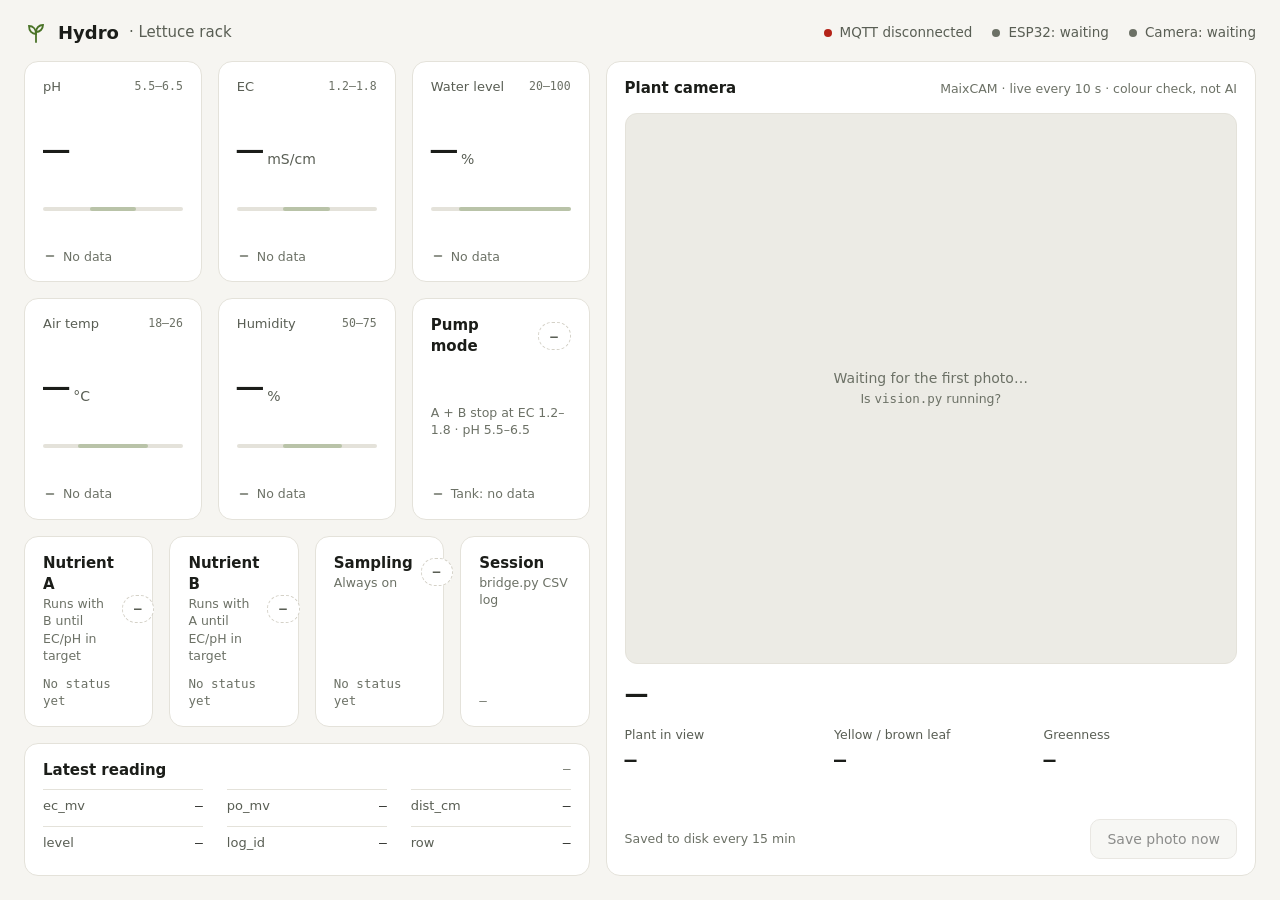
==== dashboard/index.html @ 3272c0d0 "Add first live dashboard page (camera photo, sensors, pumps) Static page served on port 8000; live d" ====
<!doctype html>
<html lang="en">
<head>
<meta charset="utf-8">
<meta name="viewport" content="width=device-width, initial-scale=1">
<title>Hydro Dashboard</title>
<meta name="description" content="Live plant camera and sensor readings for the lettuce hydroponic rack.">
<!-- Offline: no CDNs. mqtt.js is vendored in ./vendor -->
<script src="vendor/mqtt.min.js"></script>
<style>
  :root {
    --bg: #f6f5f1;
    --card: #ffffff;
    --line: #e4e2da;
    --line-strong: #d4d1c7;
    --text: #1b1d19;
    --muted: #595e54;
    --faint: #6c7166;
    --good: #1d7f46;
    --warn: #9a5b00;
    --bad: #b42318;
    --active: #2f6bb8;
    --active-soft: #e6eefa;
    --band: rgba(74, 115, 39, 0.28);
    --radius: 14px;
    --mono: ui-monospace, "SF Mono", "Cascadia Mono", "DejaVu Sans Mono", monospace;
  }
  * { box-sizing: border-box; }
  [hidden] { display: none !important; }
  html, body { height: 100%; }
  body {
    margin: 0;
    background: var(--bg);
    color: var(--text);
    font: 15px/1.4 system-ui, -apple-system, "Segoe UI", Ubuntu, Cantarell, sans-serif;
    -webkit-font-smoothing: antialiased;
  }
  .num { font-family: var(--mono); font-variant-numeric: tabular-nums; }

  .page {
    height: 100vh;
    display: flex; flex-direction: column; gap: 16px;
    padding: 20px 24px 24px;
  }
  header { display: flex; justify-content: space-between; align-items: center; gap: 16px; }
  .brand { display: flex; align-items: center; gap: 10px; }
  .brand b { font-size: 18px; }
  .brand span { color: var(--muted); }
  .conn { display: inline-flex; align-items: center; gap: 8px; font-size: 13.5px; color: var(--muted); }
  .dot { width: 8px; height: 8px; border-radius: 50%; background: var(--faint); flex-shrink: 0; }
  .dot.ok { background: var(--good); }
  .dot.bad { background: var(--bad); }

  main {
    flex: 1; min-height: 0;
    display: grid;
    grid-template-columns: minmax(0, 1fr) minmax(0, 1.15fr);
    gap: 16px;
  }
  .left { display: grid; grid-template-rows: minmax(0, 1fr) auto auto; gap: 16px; min-height: 0; }

  .card {
    background: var(--card);
    border: 1px solid var(--line);
    border-radius: var(--radius);
    padding: 16px 18px;
    min-width: 0;
  }
  h2 { margin: 0; font-size: 15px; font-weight: 600; }
  .sub { font-size: 12.5px; color: var(--faint); }

  /* sensor tiles */
  .tiles { display: grid; grid-template-columns: repeat(3, minmax(0, 1fr)); grid-auto-rows: minmax(0, 1fr); gap: 16px; min-height: 0; }
  .tile { display: flex; flex-direction: column; justify-content: space-between; gap: 10px; }
  .tile .top { display: flex; justify-content: space-between; font-size: 13px; color: var(--muted); }
  .tile .top .num { font-size: 11.5px; color: var(--faint); }
  .value { font-size: clamp(34px, 3.4vw, 56px); font-weight: 500; line-height: 1; letter-spacing: -0.02em; }
  .value small { font: 400 14px system-ui, sans-serif; color: var(--muted); margin-left: 5px; letter-spacing: 0; }
  .meter { position: relative; height: 14px; }
  .meter .track { position: absolute; left: 0; right: 0; top: 5px; height: 4px; border-radius: 2px; background: var(--line); }
  .meter .band { position: absolute; top: 5px; height: 4px; border-radius: 2px; background: var(--band); }
  .meter .mark { position: absolute; top: 1px; width: 2.5px; height: 12px; border-radius: 1px; background: var(--text); transform: translateX(-50%); }
  .status { display: flex; align-items: center; gap: 6px; font-size: 12.5px; font-weight: 500; color: var(--faint); min-height: 18px; }
  .status svg { flex-shrink: 0; }
  .good { color: var(--good); } .warn { color: var(--warn); } .bad { color: var(--bad); }
  .stale { opacity: 0.45; filter: grayscale(1); }

  /* pumps */
  .pumps { display: grid; grid-template-columns: repeat(4, minmax(0, 1fr)); gap: 16px; }
  .pump { display: flex; flex-direction: column; justify-content: space-between; gap: 10px; }
  .pump .row { display: flex; justify-content: space-between; align-items: center; gap: 8px; }
  .pill {
    display: inline-flex; align-items: center; gap: 7px; height: 28px; padding: 0 11px;
    border-radius: 999px; font: 600 12.5px var(--mono); letter-spacing: 0.06em;
    border: 1.5px solid var(--line-strong); color: var(--muted); background: var(--card);
    transition: background-color 150ms ease, color 150ms ease, border-color 150ms ease;
  }
  .pill::before { content: ""; width: 7px; height: 7px; border-radius: 50%; border: 1.5px solid currentColor; box-sizing: border-box; }
  .pill.on { background: var(--active); border-color: var(--active); color: #fff; }
  .pill.on::before { background: #fff; border-color: #fff; }
  .pill.mode { background: var(--text); border-color: var(--text); color: #fff; }
  .pill.mode::before { display: none; }
  .pill.unknown { border-style: dashed; }
  .pill.unknown::before { display: none; }

  /* data card */
  .raw { display: grid; grid-template-columns: repeat(3, minmax(0, 1fr)); gap: 4px 24px; font-size: 13px; }
  .raw div { display: flex; justify-content: space-between; padding: 7px 0; border-top: 1px solid var(--line); }
  .raw span:first-child { color: var(--muted); }

  /* camera */
  .camera { display: flex; flex-direction: column; gap: 14px; min-height: 0; }
  .camera .head { display: flex; justify-content: space-between; align-items: center; gap: 12px; }
  .photo {
    position: relative; flex: 1; min-height: 0;
    border-radius: 12px; overflow: hidden;
    background: #ecebe5; border: 1px solid var(--line);
    display: flex; align-items: center; justify-content: center;
  }
  .photo img { width: 100%; height: 100%; object-fit: contain; display: block; }
  .photo .empty { color: var(--faint); font-size: 14px; text-align: center; padding: 24px; }
  .photo .stamp {
    position: absolute; left: 12px; bottom: 12px;
    padding: 5px 10px; border-radius: 8px;
    background: rgba(27, 29, 25, 0.72); color: #fff; font: 12px var(--mono);
  }
  .verdict { display: flex; align-items: center; gap: 10px; }
  .verdict b { font-size: 24px; font-weight: 600; letter-spacing: -0.01em; }
  .facts { display: grid; grid-template-columns: repeat(3, minmax(0, 1fr)); gap: 16px; }
  .fact { display: flex; flex-direction: column; gap: 2px; }
  .fact span { font-size: 12.5px; color: var(--muted); }
  .fact .num { font-size: 20px; }
  .reasons { margin: 0; padding: 0; list-style: none; font-size: 13px; color: var(--muted); min-height: 18px; }
  .foot { display: flex; justify-content: space-between; align-items: center; gap: 12px; }
  button {
    min-height: 40px; padding: 0 16px; border-radius: 10px;
    font: 500 14px system-ui, sans-serif; color: var(--text);
    background: #f1f0eb; border: 1px solid var(--line-strong); cursor: pointer;
    transition: transform 120ms ease, background-color 150ms ease;
  }
  button:hover { background: #e9e7e0; }
  button:active { transform: scale(0.97); }
  button:focus-visible { outline: 2px solid var(--active); outline-offset: 2px; }
  button:disabled { opacity: 0.5; cursor: default; }

  @media (max-width: 1100px) {
    .page { height: auto; min-height: 100vh; padding: 16px; }
    main { grid-template-columns: minmax(0, 1fr); }
    .photo { min-height: 260px; aspect-ratio: 4 / 3; flex: none; }
    .tiles { grid-template-columns: repeat(2, minmax(0, 1fr)); grid-auto-rows: auto; }
    .pumps { grid-template-columns: repeat(2, minmax(0, 1fr)); }
    .raw { grid-template-columns: repeat(2, minmax(0, 1fr)); }
    header { flex-wrap: wrap; }
  }
  @media (prefers-reduced-motion: reduce) {
    * { transition: none !important; }
  }
</style>
</head>
<body>
<div class="page">
  <header>
    <div class="brand">
      <svg width="24" height="24" viewBox="0 0 24 24" fill="none" stroke="#4a7327" stroke-width="1.8" stroke-linecap="round" aria-hidden="true"><path d="M12 21V10"/><path d="M12 13c-4 0-7-3-7-8 4 0 7 3 7 8z"/><path d="M12 11c0-4 3-7 7-7 0 4-3 7-7 7z"/></svg>
      <b>Hydro</b><span>· Lettuce rack</span>
    </div>
    <div style="display:flex; gap:20px; flex-wrap:wrap;">
      <span class="conn"><span class="dot" id="dot-mqtt"></span><span id="txt-mqtt">Connecting…</span></span>
      <span class="conn"><span class="dot" id="dot-esp"></span><span id="txt-esp">ESP32: waiting</span></span>
      <span class="conn"><span class="dot" id="dot-cam"></span><span id="txt-cam">Camera: waiting</span></span>
    </div>
  </header>

  <main>
    <div class="left">
      <section class="tiles" aria-label="Sensor readings" id="tiles"></section>
      <section class="pumps" aria-label="Pumps" id="pumps"></section>
      <section class="card" aria-label="Raw values">
        <div style="display:flex; justify-content:space-between; margin-bottom:8px;">
          <h2>Latest reading</h2><span class="sub num" id="raw-meta">—</span>
        </div>
        <div class="raw" id="raw"></div>
      </section>
    </div>

    <section class="card camera" aria-label="Plant camera">
      <div class="head">
        <h2>Plant camera</h2>
        <span class="sub">MaixCAM · live every 10 s · colour check, not AI</span>
      </div>
      <div class="photo" id="photo">
        <div class="empty" id="photo-empty">Waiting for the first photo…<br><span class="sub">Is <span class="num">vision.py</span> running?</span></div>
        <img id="photo-img" alt="Latest photo of the lettuce from the plant camera" hidden>
        <span class="stamp" id="photo-stamp" hidden></span>
      </div>
      <div class="verdict" id="verdict"><b>—</b></div>
      <div class="facts">
        <div class="fact"><span>Plant in view</span><b class="num" id="f-canopy">—</b></div>
        <div class="fact"><span>Yellow / brown leaf</span><b class="num" id="f-yellow">—</b></div>
        <div class="fact"><span>Greenness</span><b class="num" id="f-green">—</b></div>
      </div>
      <ul class="reasons" id="reasons"></ul>
      <div class="foot">
        <span class="sub" id="saved">Saved to disk every 15 min</span>
        <button type="button" id="snap" disabled>Save photo now</button>
      </div>
    </section>
  </main>
</div>

<script>
"use strict";
const STALE_MS = 10000;          // sensor data older than this -> tile greys out
const CAM_STALE_MS = 30000;      // camera photo older than this -> "Camera: no new photo"

// Target bands (must match EC_MIN/EC_MAX/PH_MIN/PH_MAX in Full_code.ino)
const SENSORS = [
  { key: "ph",        label: "pH",          unit: "",      band: [5.5, 6.5], scale: [4.5, 7.5], dec: 2 },
  { key: "ec",        label: "EC",          unit: "mS/cm", band: [1.2, 1.8], scale: [0.6, 2.4], dec: 2 },
  { key: "level_pct", label: "Water level", unit: "%",     band: [20, 100],  scale: [0, 100],   dec: 0 },
  { key: "temp",      label: "Air temp",    unit: "°C",    band: [18, 26],   scale: [14, 30],   dec: 1 },
  { key: "hum",       label: "Humidity",    unit: "%",     band: [50, 75],   scale: [30, 90],   dec: 1 },
];
const PUMPS = [
  { key: "pump_a",      name: "Nutrient A", role: "Runs with B until EC/pH in target" },
  { key: "pump_b",      name: "Nutrient B", role: "Runs with A until EC/pH in target" },
  { key: "pump_sample", name: "Sampling",   role: "Always on" },
];
const RAW = ["ec_mv", "po_mv", "dist_cm", "level", "log_id", "row"];

const ICON = {
  check: '<svg width="14" height="14" viewBox="0 0 16 16" fill="none" stroke="currentColor" stroke-width="1.7" stroke-linecap="round" stroke-linejoin="round" aria-hidden="true"><path d="M3 8.5l3 3 7-7"/></svg>',
  up:    '<svg width="14" height="14" viewBox="0 0 16 16" fill="none" stroke="currentColor" stroke-width="1.7" stroke-linecap="round" stroke-linejoin="round" aria-hidden="true"><path d="M4 12L12 4M6 4h6v6"/></svg>',
  alert: '<svg width="14" height="14" viewBox="0 0 16 16" fill="none" stroke="currentColor" stroke-width="1.7" stroke-linecap="round" stroke-linejoin="round" aria-hidden="true"><path d="M8 2.5l6 11H2z"/><path d="M8 7v3M8 12v.01"/></svg>',
  dash:  '<svg width="14" height="14" viewBox="0 0 16 16" fill="none" stroke="currentColor" stroke-width="1.7" stroke-linecap="round" aria-hidden="true"><path d="M4 8h8"/></svg>',
  lock:  '<svg width="14" height="14" viewBox="0 0 16 16" fill="none" stroke="currentColor" stroke-width="1.7" stroke-linecap="round" stroke-linejoin="round" aria-hidden="true"><rect x="3.5" y="7" width="9" height="6.5" rx="1.5"/><path d="M5.5 7V5a2.5 2.5 0 015 0v2"/></svg>',
};
const $ = (id) => document.getElementById(id);
const el = (tag, cls, html) => { const e = document.createElement(tag); if (cls) e.className = cls; if (html != null) e.innerHTML = html; return e; };

// ---------- build static structure once ----------
const tileEls = {};
for (const s of SENSORS) {
  const t = el("div", "card tile");
  t.innerHTML = `
    <div class="top"><span>${s.label}</span><span class="num">${s.band[0]}–${s.band[1]}</span></div>
    <div class="value num">—<small>${s.unit}</small></div>
    <div class="meter" aria-hidden="true"><div class="track"></div><div class="band"></div><div class="mark" hidden></div></div>
    <div class="status">${ICON.dash}<span>No data</span></div>`;
  const [lo, hi] = s.scale;
  const pct = (v) => Math.max(0, Math.min(100, (v - lo) / (hi - lo) * 100));
  const band = t.querySelector(".band");
  band.style.left = pct(s.band[0]) + "%";
  band.style.width = (pct(s.band[1]) - pct(s.band[0])) + "%";
  tileEls[s.key] = { root: t, value: t.querySelector(".value"), mark: t.querySelector(".mark"), status: t.querySelector(".status"), pct };
  $("tiles").appendChild(t);
}
// sixth tile slot: pump mode
const modeCard = el("div", "card pump");
modeCard.innerHTML = `<div class="row"><h2>Pump mode</h2><span class="pill unknown" id="mode-pill">—</span></div>
  <div class="sub">A + B stop at EC 1.2–1.8 · pH 5.5–6.5</div>
  <div class="status" id="tank-status">${ICON.dash}<span>Tank: no data</span></div>`;
$("tiles").appendChild(modeCard);

const pumpEls = {};
for (const p of PUMPS) {
  const c = el("div", "card pump");
  c.innerHTML = `<div class="row"><div><h2>${p.name}</h2><div class="sub">${p.role}</div></div><span class="pill unknown">—</span></div>
    <div class="sub num since">No status yet</div>`;
  pumpEls[p.key] = { pill: c.querySelector(".pill"), since: c.querySelector(".since"), on: null, t: 0 };
  $("pumps").appendChild(c);
}
// fourth pump slot: camera snapshot count / info
const infoCard = el("div", "card pump");
infoCard.innerHTML = `<div class="row"><div><h2>Session</h2><div class="sub">bridge.py CSV log</div></div></div>
  <div class="sub num" id="session">—</div>`;
$("pumps").appendChild(infoCard);

const rawEls = {};
for (const k of RAW) {
  const d = el("div", null, `<span>${k}</span><span class="num">—</span>`);
  rawEls[k] = d.lastChild;
  $("raw").appendChild(d);
}

// ---------- helpers ----------
function fmtAgo(ms) {
  const s = Math.max(0, Math.round(ms / 1000));
  if (s < 60) return s + " s";
  const m = Math.floor(s / 60);
  if (m < 60) return m + " min " + (s % 60) + " s";
  return Math.floor(m / 60) + " h " + (m % 60) + " min";
}
function setStatus(node, cls, icon, text) {
  node.className = "status " + (cls || "");
  node.innerHTML = ICON[icon] + "<span></span>";
  node.lastChild.textContent = text;
}
function setDot(id, state, text) {
  $("dot-" + id).className = "dot " + (state || "");
  $("txt-" + id).textContent = text;
}

// ---------- sensors ----------
let lastSensorAt = 0;
function onSensors(d) {
  lastSensorAt = Date.now();
  for (const s of SENSORS) {
    const t = tileEls[s.key];
    const v = d[s.key];
    t.root.classList.remove("stale");
    if (v == null || Number.isNaN(v)) {
      t.value.firstChild.nodeValue = "—";
      t.mark.hidden = true;
      setStatus(t.status, "", "dash", s.key === "level_pct" ? "No echo: check sensor" : "No reading");
      continue;
    }
    if (s.key === "ec" && d.ec_low) {
      t.value.firstChild.nodeValue = "< 0.6";
      t.mark.hidden = true;
      setStatus(t.status, "", "dash", "Below sensor floor");
      continue;
    }
    t.value.firstChild.nodeValue = Number(v).toFixed(s.dec);
    t.mark.hidden = false;
    t.mark.style.left = t.pct(v) + "%";
    const [lo, hi] = s.band, edge = (hi - lo) * 0.1;
    if (s.key === "level_pct" && d.level_low) setStatus(t.status, "bad", "alert", "Tank low: pumps stopped");
    else if (v < lo) setStatus(t.status, "bad", "alert", "Low");
    else if (v > hi) setStatus(t.status, "bad", "alert", "High");
    else if (s.key !== "level_pct" && v > hi - edge) setStatus(t.status, "warn", "up", "Drifting high");
    else if (s.key !== "level_pct" && v < lo + edge) setStatus(t.status, "warn", "up", "Drifting low");
    else setStatus(t.status, "good", "check", "In range");
  }

  // pumps
  for (const p of PUMPS) {
    const e = pumpEls[p.key];
    const on = d[p.key];
    if (on == null) { e.pill.className = "pill unknown"; e.pill.textContent = "—"; e.since.textContent = "Not in ESP32 data (old firmware?)"; e.on = null; continue; }
    if (on !== e.on) { e.t = e.on == null ? 0 : Date.now(); e.on = on; }   // t=0: state from before page load
    e.pill.className = "pill" + (on ? " on" : "");
    e.pill.textContent = on ? "ON" : "OFF";
  }
  const mp = $("mode-pill");
  if (d.pump_auto == null) { mp.className = "pill unknown"; mp.textContent = "—"; }
  else { mp.className = "pill mode"; mp.textContent = d.pump_auto ? "AUTO" : "MANUAL"; }
  if (d.level_low) setStatus($("tank-status"), "bad", "lock", "Tank low: all pumps stopped");
  else if (d.level_pct == null) setStatus($("tank-status"), "", "dash", "Tank level unknown");
  else setStatus($("tank-status"), "good", "check", "Tank OK · dry-run stop armed");

  for (const k of RAW) rawEls[k].textContent = d[k] == null ? "—" : String(d[k]);
  $("raw-meta").textContent = d.ts ? new Date(d.ts * 1000).toLocaleTimeString() : "—";
  $("session").textContent = d.log_id != null ? `log #${String(d.log_id).padStart(4, "0")} · row ${d.row}` : "—";
}

// ---------- camera ----------
let photoUrl = null, lastPhotoAt = 0, camStatus = "waiting";
const HEALTH = {
  healthy:   { cls: "good", icon: "check", text: "Healthy" },
  check:     { cls: "warn", icon: "alert", text: "Check leaves" },
  unhealthy: { cls: "bad",  icon: "alert", text: "Unhealthy" },
  no_plant:  { cls: "",     icon: "dash",  text: "No plant in view" },
};
function onImage(bytes) {
  const url = URL.createObjectURL(new Blob([bytes], { type: "image/jpeg" }));
  const img = $("photo-img");
  img.onload = () => { if (photoUrl && photoUrl !== url) URL.revokeObjectURL(photoUrl); photoUrl = url; };
  img.src = url;
  img.hidden = false;
  $("photo-empty").hidden = true;
}
function onResult(r) {
  lastPhotoAt = r.ts ? r.ts * 1000 : Date.now();
  const h = HEALTH[r.health] || { cls: "", icon: "dash", text: r.health };
  const v = $("verdict");
  v.className = "verdict " + h.cls;
  v.innerHTML = ICON[h.icon].replace('width="14" height="14"', 'width="24" height="24"') + "<b></b>";
  v.lastChild.textContent = h.text;
  $("f-canopy").textContent = r.canopy_pct == null ? "—" : r.canopy_pct.toFixed(1) + " %";
  $("f-yellow").textContent = r.yellow_pct == null ? "—" : r.yellow_pct.toFixed(1) + " %";
  $("f-green").textContent  = r.greenness == null ? "—" : r.greenness.toFixed(2);
  const ul = $("reasons"); ul.textContent = "";
  for (const reason of r.health_reasons || []) ul.appendChild(el("li")).textContent = reason;
  if (r.image) $("saved").textContent = "Last saved: " + r.image;
}

// ---------- MQTT over websockets (Mosquitto listener 9001) ----------
const client = mqtt.connect(`ws://${location.hostname || "localhost"}:9001`, { reconnectPeriod: 2000, clientId: "dash-" + Math.random().toString(16).slice(2, 8) });
client.on("connect", () => {
  setDot("mqtt", "ok", "MQTT connected");
  client.subscribe(["hydro/sensors", "hydro/vision", "hydro/vision/image", "hydro/vision/status"]);
  $("snap").disabled = false;
});
client.on("close", () => { setDot("mqtt", "bad", "MQTT disconnected"); $("snap").disabled = true; });
client.on("message", (topic, payload) => {
  try {
    if (topic === "hydro/vision/image") return onImage(payload);
    const text = new TextDecoder().decode(payload);
    if (topic === "hydro/sensors") onSensors(JSON.parse(text));
    else if (topic === "hydro/vision") onResult(JSON.parse(text));
    else if (topic === "hydro/vision/status") camStatus = text;
  } catch (e) { console.warn(topic, e); }
});
$("snap").addEventListener("click", () => {
  client.publish("hydro/vision/cmd", "snap");
  const b = $("snap"); b.textContent = "Saving…"; b.disabled = true;
  setTimeout(() => { b.textContent = "Save photo now"; b.disabled = !client.connected; }, 3000);
});

// ---------- 1 s clock: ages, stale states ----------
setInterval(() => {
  const now = Date.now();
  // ESP32
  if (!lastSensorAt) setDot("esp", "", "ESP32: no data yet");
  else if (now - lastSensorAt > STALE_MS) {
    setDot("esp", "bad", "ESP32: no data for " + fmtAgo(now - lastSensorAt));
    for (const s of SENSORS) tileEls[s.key].root.classList.add("stale");
    for (const p of PUMPS) { const e = pumpEls[p.key]; e.pill.className = "pill unknown"; e.pill.textContent = "—"; e.since.textContent = "No status from ESP32"; }
  } else {
    setDot("esp", "ok", "ESP32 live · " + fmtAgo(now - lastSensorAt) + " ago");
    for (const p of PUMPS) {
      const e = pumpEls[p.key];
      if (e.on == null) continue;
      e.since.textContent = e.t ? (e.on ? "running " : "off for ") + fmtAgo(now - e.t)
                                : (e.on ? "running" : "off") + " since before page opened";
    }
  }
  // camera
  const stamp = $("photo-stamp");
  if (lastPhotoAt) {
    stamp.hidden = false;
    stamp.textContent = new Date(lastPhotoAt).toLocaleTimeString() + " · " + fmtAgo(now - lastPhotoAt) + " ago";
  }
  const photo = $("photo");
  if (camStatus.startsWith("offline")) { setDot("cam", "bad", "Camera offline"); photo.classList.add("stale"); }
  else if (lastPhotoAt && now - lastPhotoAt > CAM_STALE_MS) { setDot("cam", "bad", "Camera: no new photo for " + fmtAgo(now - lastPhotoAt)); photo.classList.add("stale"); }
  else if (lastPhotoAt) { setDot("cam", "ok", "Camera live"); photo.classList.remove("stale"); }
  else setDot("cam", "", "Camera: waiting");
}, 1000);
</script>
</body>
</html>
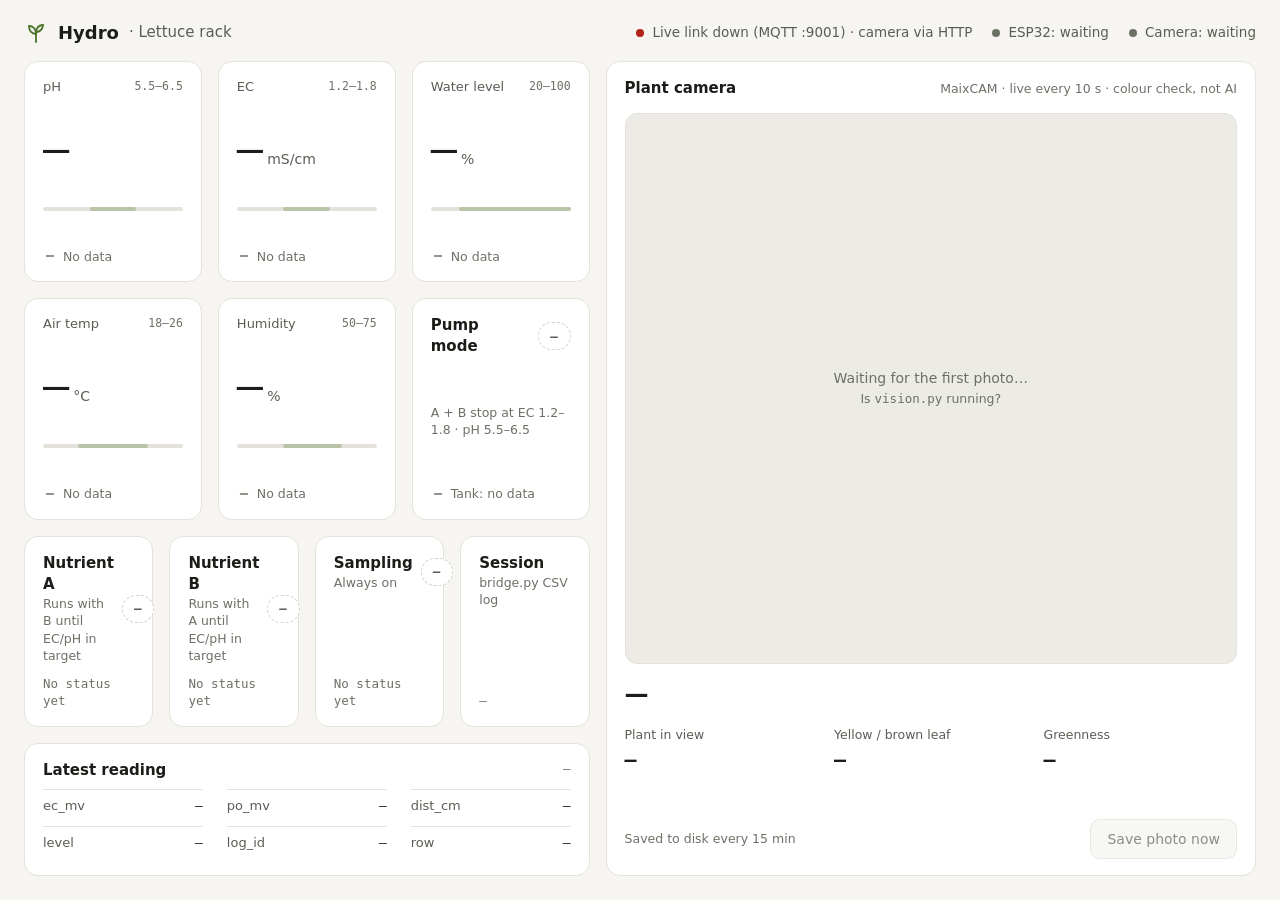
==== commit a066e700: "Dashboard: keep the camera photo updating when MQTT is blocked vision.py also writes data/vision/liv" ====
--- a/dashboard/index.html
+++ b/dashboard/index.html
@@ -355,7 +355,7 @@
 }
 
 // ---------- camera ----------
-let photoUrl = null, lastPhotoAt = 0, camStatus = "waiting";
+let photoUrl = null, lastPhotoAt = 0, lastMqttImageAt = 0, camStatus = "waiting", via = "";
 const HEALTH = {
   healthy:   { cls: "good", icon: "check", text: "Healthy" },
   check:     { cls: "warn", icon: "alert", text: "Check leaves" },
@@ -363,6 +363,7 @@
   no_plant:  { cls: "",     icon: "dash",  text: "No plant in view" },
 };
 function onImage(bytes) {
+  lastMqttImageAt = Date.now(); via = "";
   const url = URL.createObjectURL(new Blob([bytes], { type: "image/jpeg" }));
   const img = $("photo-img");
   img.onload = () => { if (photoUrl && photoUrl !== url) URL.revokeObjectURL(photoUrl); photoUrl = url; };
@@ -371,6 +372,7 @@
   $("photo-empty").hidden = true;
 }
 function onResult(r) {
+  if (r.ts && r.ts * 1000 <= lastPhotoAt) return;          // already showing this one
   lastPhotoAt = r.ts ? r.ts * 1000 : Date.now();
   const h = HEALTH[r.health] || { cls: "", icon: "dash", text: r.health };
   const v = $("verdict");
@@ -392,7 +394,8 @@
   client.subscribe(["hydro/sensors", "hydro/vision", "hydro/vision/image", "hydro/vision/status"]);
   $("snap").disabled = false;
 });
-client.on("close", () => { setDot("mqtt", "bad", "MQTT disconnected"); $("snap").disabled = true; });
+client.on("close", () => { setDot("mqtt", "bad", "Live link down (MQTT :9001) · camera via HTTP"); $("snap").disabled = true; });
+client.on("error", (e) => console.warn("MQTT", e));
 client.on("message", (topic, payload) => {
   try {
     if (topic === "hydro/vision/image") return onImage(payload);
@@ -407,6 +410,26 @@
   const b = $("snap"); b.textContent = "Saving…"; b.disabled = true;
   setTimeout(() => { b.textContent = "Save photo now"; b.disabled = !client.connected; }, 3000);
 });
+
+// ---------- HTTP fallback: if MQTT is down or quiet, read the photo vision.py writes to live/ ----------
+async function pollLive() {
+  if (client.connected && Date.now() - lastMqttImageAt < 25000) return;
+  try {
+    const res = await fetch("live/latest.json?t=" + Date.now(), { cache: "no-store" });
+    if (!res.ok) return;
+    const r = await res.json();
+    if (!r.ts || r.ts * 1000 <= lastPhotoAt) return;
+    const img = $("photo-img");
+    img.src = "live/latest.jpg?t=" + r.ts;
+    img.hidden = false;
+    $("photo-empty").hidden = true;
+    via = " · via HTTP";
+    camStatus = "online";
+    onResult(r);
+  } catch (e) { console.warn("live fallback", e); }
+}
+setInterval(pollLive, 5000);
+pollLive();
 
 // ---------- 1 s clock: ages, stale states ----------
 setInterval(() => {
@@ -430,7 +453,7 @@
   const stamp = $("photo-stamp");
   if (lastPhotoAt) {
     stamp.hidden = false;
-    stamp.textContent = new Date(lastPhotoAt).toLocaleTimeString() + " · " + fmtAgo(now - lastPhotoAt) + " ago";
+    stamp.textContent = new Date(lastPhotoAt).toLocaleTimeString() + " · " + fmtAgo(now - lastPhotoAt) + " ago" + via;
   }
   const photo = $("photo");
   if (camStatus.startsWith("offline")) { setDot("cam", "bad", "Camera offline"); photo.classList.add("stale"); }
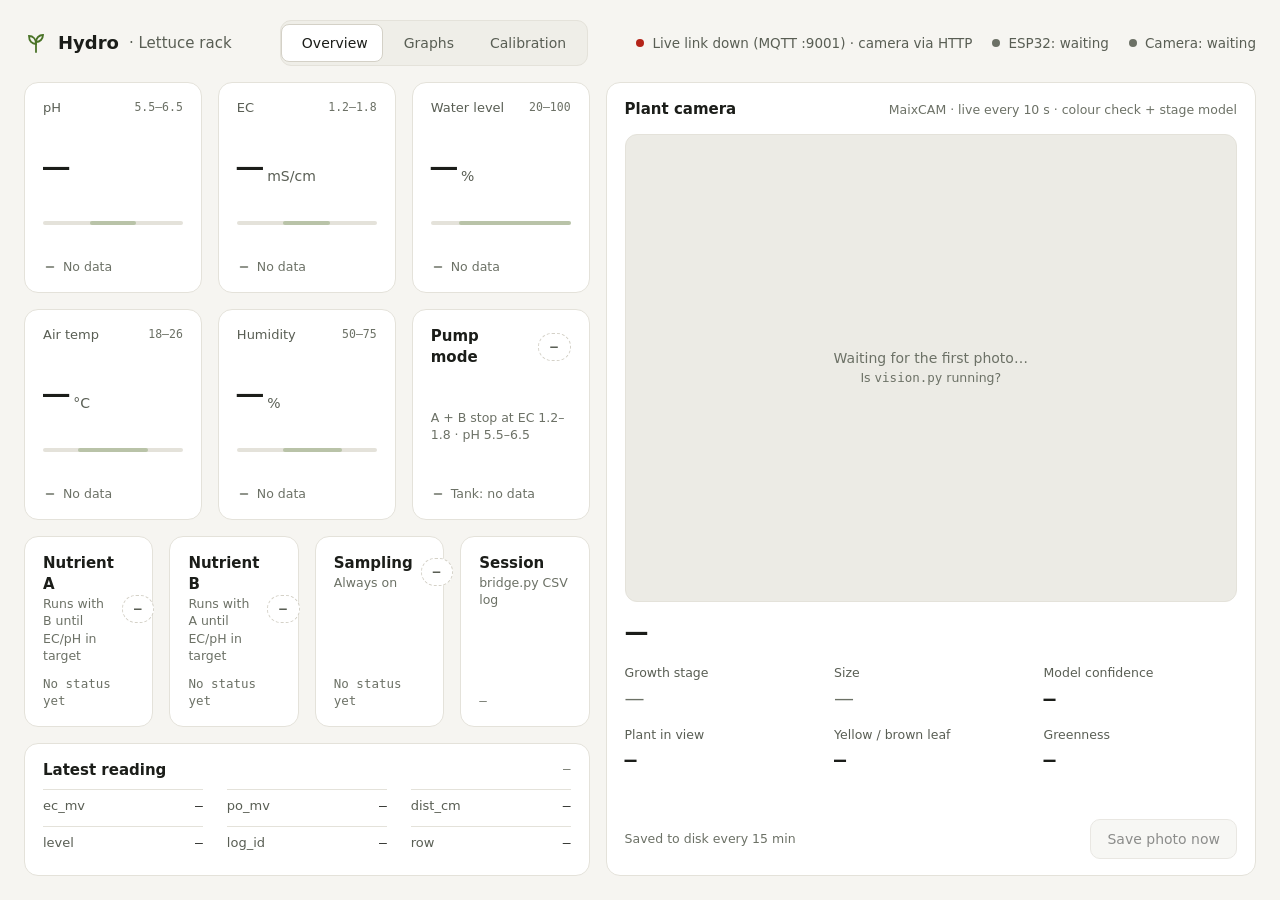
==== commit 761e8d3b: "Add growth-stage model, Graphs and Calibration tabs, history server - train/train_stage.py: MobileNe" ====
--- a/dashboard/index.html
+++ b/dashboard/index.html
@@ -4,13 +4,16 @@
 <meta charset="utf-8">
 <meta name="viewport" content="width=device-width, initial-scale=1">
 <title>Hydro Dashboard</title>
-<meta name="description" content="Live plant camera and sensor readings for the lettuce hydroponic rack.">
-<!-- Offline: no CDNs. mqtt.js is vendored in ./vendor -->
+<meta name="description" content="Live plant camera, sensor readings, history and calibration for the lettuce hydroponic rack.">
+<!-- Offline: no CDNs. mqtt.js and uPlot are vendored in ./vendor -->
 <script src="vendor/mqtt.min.js"></script>
+<script src="vendor/uPlot.iife.min.js"></script>
+<link rel="stylesheet" href="vendor/uPlot.min.css">
 <style>
   :root {
     --bg: #f6f5f1;
     --card: #ffffff;
+    --sunk: #efeee8;
     --line: #e4e2da;
     --line-strong: #d4d1c7;
     --text: #1b1d19;
@@ -22,7 +25,11 @@
     --active: #2f6bb8;
     --active-soft: #e6eefa;
     --band: rgba(74, 115, 39, 0.28);
+    --st-seed: #d6e8bd;
+    --st-veg: #8fbf5c;
+    --st-mat: #3f6a22;
     --radius: 14px;
+    --ease-out: cubic-bezier(0.23, 1, 0.32, 1);
     --mono: ui-monospace, "SF Mono", "Cascadia Mono", "DejaVu Sans Mono", monospace;
   }
   * { box-sizing: border-box; }
@@ -36,13 +43,14 @@
     -webkit-font-smoothing: antialiased;
   }
   .num { font-family: var(--mono); font-variant-numeric: tabular-nums; }
+  code { font-family: var(--mono); font-size: 0.92em; background: var(--sunk); border: 1px solid var(--line); border-radius: 5px; padding: 0 5px; }
 
   .page {
     height: 100vh;
     display: flex; flex-direction: column; gap: 16px;
     padding: 20px 24px 24px;
   }
-  header { display: flex; justify-content: space-between; align-items: center; gap: 16px; }
+  header { display: flex; justify-content: space-between; align-items: center; gap: 16px; flex-wrap: wrap; }
   .brand { display: flex; align-items: center; gap: 10px; }
   .brand b { font-size: 18px; }
   .brand span { color: var(--muted); }
@@ -51,8 +59,25 @@
   .dot.ok { background: var(--good); }
   .dot.bad { background: var(--bad); }
 
+  /* segmented control (tabs, ranges) with a sliding pill */
+  .seg { position: relative; display: inline-flex; padding: 3px; background: var(--sunk); border: 1px solid var(--line); border-radius: 11px; }
+  .seg button {
+    position: relative; z-index: 1; min-height: 38px; padding: 0 18px; border: 0; background: none;
+    font: 500 14px system-ui, sans-serif; color: var(--muted); border-radius: 8px; cursor: pointer;
+    transition: color 150ms ease;
+  }
+  .seg button:hover { background: none; }
+  .seg button:active { transform: none; }
+  .seg button[aria-selected="true"] { color: var(--text); }
+  .seg .ind {
+    position: absolute; z-index: 0; top: 3px; bottom: 3px; left: 0; border-radius: 8px;
+    background: var(--card); border: 1px solid var(--line-strong);
+    transition: transform 200ms var(--ease-out), width 200ms var(--ease-out);
+  }
+  .seg.small button { min-height: 32px; padding: 0 13px; font-size: 13px; }
+
+  .view { flex: 1; min-height: 0; }
   main {
-    flex: 1; min-height: 0;
     display: grid;
     grid-template-columns: minmax(0, 1fr) minmax(0, 1.15fr);
     gap: 16px;
@@ -72,6 +97,7 @@
   /* sensor tiles */
   .tiles { display: grid; grid-template-columns: repeat(3, minmax(0, 1fr)); grid-auto-rows: minmax(0, 1fr); gap: 16px; min-height: 0; }
   .tile { display: flex; flex-direction: column; justify-content: space-between; gap: 10px; }
+  .tile.link { cursor: pointer; }
   .tile .top { display: flex; justify-content: space-between; font-size: 13px; color: var(--muted); }
   .tile .top .num { font-size: 11.5px; color: var(--faint); }
   .value { font-size: clamp(34px, 3.4vw, 56px); font-weight: 500; line-height: 1; letter-spacing: -0.02em; }
@@ -130,18 +156,102 @@
   .fact { display: flex; flex-direction: column; gap: 2px; }
   .fact span { font-size: 12.5px; color: var(--muted); }
   .fact .num { font-size: 20px; }
+  .fact .big { font-size: 20px; font-weight: 600; display: flex; align-items: center; gap: 8px; }
+  .fact .big.muted { color: var(--faint); font-weight: 500; }
+  .swatch { width: 11px; height: 11px; border-radius: 3px; display: inline-block; flex-shrink: 0; }
   .reasons { margin: 0; padding: 0; list-style: none; font-size: 13px; color: var(--muted); min-height: 18px; }
   .foot { display: flex; justify-content: space-between; align-items: center; gap: 12px; }
-  button {
-    min-height: 40px; padding: 0 16px; border-radius: 10px;
+  button, .btn {
+    display: inline-flex; align-items: center; justify-content: center; gap: 7px;
+    min-height: 40px; padding: 0 16px; border-radius: 10px; text-decoration: none;
     font: 500 14px system-ui, sans-serif; color: var(--text);
     background: #f1f0eb; border: 1px solid var(--line-strong); cursor: pointer;
     transition: transform 120ms ease, background-color 150ms ease;
   }
-  button:hover { background: #e9e7e0; }
-  button:active { transform: scale(0.97); }
-  button:focus-visible { outline: 2px solid var(--active); outline-offset: 2px; }
+  button:hover, .btn:hover { background: #e9e7e0; }
+  button:active, .btn:active { transform: scale(0.97); }
+  button:focus-visible, .btn:focus-visible { outline: 2px solid var(--active); outline-offset: 2px; }
   button:disabled { opacity: 0.5; cursor: default; }
+  button:disabled:active { transform: none; }
+  button.primary { background: var(--text); color: #fff; border-color: var(--text); }
+  button.primary:hover:not(:disabled) { background: #33362f; }
+
+  /* ---------- graphs ---------- */
+  #v-graphs { display: flex; flex-direction: column; gap: 14px; }
+  .gtool { display: flex; align-items: center; justify-content: space-between; gap: 12px; flex-wrap: wrap; }
+  .gtool > div { display: flex; align-items: center; gap: 12px; flex-wrap: wrap; }
+  .charts { flex: 1; min-height: 0; display: grid; grid-template-columns: repeat(2, minmax(0, 1fr)); grid-template-rows: repeat(2, minmax(0, 1fr)); gap: 14px; }
+  .chart { display: flex; flex-direction: column; gap: 6px; min-height: 0; padding: 12px 14px 8px; }
+  .chart .hd { display: flex; justify-content: space-between; align-items: baseline; gap: 10px; }
+  .chart .rd { font: 500 14px var(--mono); font-variant-numeric: tabular-nums; }
+  .chart .rd small { color: var(--faint); font-weight: 400; margin-right: 8px; font-size: 12px; }
+  .plot { flex: 1; min-height: 0; position: relative; }
+  .plot .uplot { position: absolute; inset: 0; }
+  .tablewrap { flex: 1; min-height: 0; overflow: auto; border: 1px solid var(--line); border-radius: 12px; background: var(--card); }
+  table { border-collapse: collapse; width: 100%; font-size: 13px; }
+  th, td { padding: 7px 12px; text-align: right; border-bottom: 1px solid var(--line); white-space: nowrap; }
+  th { position: sticky; top: 0; background: var(--sunk); font-weight: 600; color: var(--muted); }
+  th:first-child, td:first-child { text-align: left; }
+  td { font-family: var(--mono); font-variant-numeric: tabular-nums; }
+  .lanes-card { display: flex; flex-direction: column; gap: 10px; padding: 12px 16px; }
+  .lanes { display: grid; grid-template-columns: 190px minmax(0, 1fr); gap: 7px 14px; align-items: center; font-size: 13px; }
+  .lanes .lb { color: var(--muted); display: flex; justify-content: space-between; gap: 6px; }
+  .lanes .lb .num { font-size: 11.5px; color: var(--faint); }
+  .lane { position: relative; height: 18px; border-radius: 4px; background: var(--sunk); overflow: hidden; }
+  .lane svg { position: absolute; inset: 0; width: 100%; height: 100%; }
+  .lane .xh { position: absolute; top: 0; bottom: 0; width: 1px; background: var(--text); opacity: 0.6; }
+  .legend { display: flex; gap: 16px; flex-wrap: wrap; font-size: 12.5px; color: var(--muted); }
+  .legend span { display: inline-flex; align-items: center; gap: 6px; }
+  .hatch { background: repeating-linear-gradient(45deg, #c9c6bc 0 2px, var(--sunk) 2px 5px); }
+  .msg { font-size: 13px; color: var(--muted); }
+
+  /* ---------- calibration ---------- */
+  #v-calibration { display: grid; grid-template-columns: minmax(0, 360px) minmax(0, 1fr); gap: 16px; }
+  .cal-list { display: flex; flex-direction: column; gap: 12px; min-height: 0; overflow: auto; }
+  .pick {
+    display: flex; flex-direction: column; align-items: stretch; gap: 4px; text-align: left; width: 100%;
+    min-height: 0; padding: 12px 14px; background: var(--card); border: 1px solid var(--line); border-radius: 12px;
+    font: inherit; color: inherit;
+  }
+  .pick:hover { background: var(--card); border-color: var(--line-strong); }
+  .pick[aria-pressed="true"] { border-color: var(--text); box-shadow: inset 0 0 0 1px var(--text); }
+  .pick .row { display: flex; justify-content: space-between; gap: 8px; align-items: baseline; }
+  .pick b { font-size: 15px; }
+  .stored { font: 12px/1.6 var(--mono); color: var(--muted); background: var(--sunk); border-radius: 8px; padding: 8px 10px; white-space: pre-wrap; overflow-wrap: anywhere; min-height: 44px; }
+  .hold { position: relative; overflow: hidden; }
+  .hold .fill { position: absolute; inset: 0; background: var(--bad); clip-path: inset(0 100% 0 0); transition: clip-path 200ms ease-out; pointer-events: none; }
+  .hold.holding .fill { clip-path: inset(0 0 0 0); transition: clip-path 2s linear; }
+  .hold .lbl { position: relative; }
+  .hold.holding .lbl { color: #fff; }
+
+  .wiz { display: flex; flex-direction: column; gap: 16px; min-height: 0; overflow: auto; }
+  .steps { display: flex; gap: 6px; flex-wrap: wrap; list-style: none; margin: 0; padding: 0; }
+  .steps li { display: flex; align-items: center; gap: 8px; font-size: 13px; color: var(--faint); padding: 6px 12px 6px 6px; border-radius: 999px; background: var(--sunk); }
+  .steps li .n { width: 24px; height: 24px; border-radius: 50%; display: inline-flex; align-items: center; justify-content: center; font: 600 12px var(--mono); border: 1.5px solid var(--line-strong); background: var(--card); }
+  .steps li.cur { color: var(--text); background: var(--card); box-shadow: inset 0 0 0 1px var(--line-strong); }
+  .steps li.cur .n { border-color: var(--text); }
+  .steps li.done { color: var(--good); }
+  .steps li.done .n { background: var(--good); border-color: var(--good); color: #fff; }
+  .stepbody { display: grid; grid-template-columns: minmax(0, 1.1fr) minmax(0, 1fr); gap: 18px; }
+  .instr { display: flex; flex-direction: column; gap: 12px; }
+  .instr h3 { margin: 0; font-size: 21px; letter-spacing: -0.01em; }
+  .instr ol { margin: 0; padding-left: 20px; color: var(--muted); display: flex; flex-direction: column; gap: 4px; }
+  .readout { display: flex; flex-direction: column; gap: 10px; background: var(--sunk); border-radius: 12px; padding: 14px 16px; }
+  .readout .big { font: 500 48px/1 var(--mono); font-variant-numeric: tabular-nums; letter-spacing: -0.02em; }
+  .readout .big small { font: 400 15px system-ui, sans-serif; color: var(--muted); margin-left: 6px; }
+  .spark { height: 46px; }
+  .spark svg { width: 100%; height: 100%; display: block; overflow: visible; }
+  .gate .track { height: 6px; border-radius: 3px; background: var(--line); overflow: hidden; margin-bottom: 6px; }
+  .gate .track i { display: block; height: 100%; width: 0; background: var(--warn); border-radius: 3px; transition: width 300ms ease, background-color 200ms ease; }
+  .gate.ok .track i { background: var(--good); }
+  .actions { display: flex; gap: 10px; flex-wrap: wrap; align-items: center; }
+  .replies { font: 12.5px/1.6 var(--mono); background: #1d201b; color: #d9dccf; border-radius: 10px; padding: 10px 12px; min-height: 110px; max-height: 240px; overflow: auto; }
+  .replies div { white-space: pre-wrap; overflow-wrap: anywhere; }
+  .replies .me { color: #9fc3ec; }
+  .replies .tm { color: #8a8f80; margin-right: 8px; }
+  .notice { display: flex; gap: 10px; align-items: center; flex-wrap: wrap; font-size: 13.5px; padding: 10px 12px; border-radius: 10px; background: #fbf3e6; color: var(--warn); }
+  .notice.bad { background: #fbeceb; color: var(--bad); }
+  .notice.good { background: #e8f3ec; color: var(--good); }
 
   @media (max-width: 1100px) {
     .page { height: auto; min-height: 100vh; padding: 16px; }
@@ -150,7 +260,11 @@
     .tiles { grid-template-columns: repeat(2, minmax(0, 1fr)); grid-auto-rows: auto; }
     .pumps { grid-template-columns: repeat(2, minmax(0, 1fr)); }
     .raw { grid-template-columns: repeat(2, minmax(0, 1fr)); }
-    header { flex-wrap: wrap; }
+    .charts { grid-template-columns: minmax(0, 1fr); grid-template-rows: none; grid-auto-rows: 240px; }
+    .tablewrap { max-height: 70vh; }
+    #v-calibration { grid-template-columns: minmax(0, 1fr); }
+    .stepbody { grid-template-columns: minmax(0, 1fr); }
+    .lanes { grid-template-columns: 120px minmax(0, 1fr); }
   }
   @media (prefers-reduced-motion: reduce) {
     * { transition: none !important; }
@@ -164,6 +278,12 @@
       <svg width="24" height="24" viewBox="0 0 24 24" fill="none" stroke="#4a7327" stroke-width="1.8" stroke-linecap="round" aria-hidden="true"><path d="M12 21V10"/><path d="M12 13c-4 0-7-3-7-8 4 0 7 3 7 8z"/><path d="M12 11c0-4 3-7 7-7 0 4-3 7-7 7z"/></svg>
       <b>Hydro</b><span>· Lettuce rack</span>
     </div>
+    <div class="seg" role="tablist" aria-label="Dashboard pages" id="tabs">
+      <span class="ind" aria-hidden="true"></span>
+      <button type="button" role="tab" id="tab-overview" aria-controls="v-overview" aria-selected="true">Overview</button>
+      <button type="button" role="tab" id="tab-graphs" aria-controls="v-graphs" aria-selected="false">Graphs</button>
+      <button type="button" role="tab" id="tab-calibration" aria-controls="v-calibration" aria-selected="false">Calibration</button>
+    </div>
     <div style="display:flex; gap:20px; flex-wrap:wrap;">
       <span class="conn"><span class="dot" id="dot-mqtt"></span><span id="txt-mqtt">Connecting…</span></span>
       <span class="conn"><span class="dot" id="dot-esp"></span><span id="txt-esp">ESP32: waiting</span></span>
@@ -171,7 +291,8 @@
     </div>
   </header>
 
-  <main>
+  <!-- ======================= OVERVIEW ======================= -->
+  <main class="view" id="v-overview" role="tabpanel" aria-labelledby="tab-overview">
     <div class="left">
       <section class="tiles" aria-label="Sensor readings" id="tiles"></section>
       <section class="pumps" aria-label="Pumps" id="pumps"></section>
@@ -186,7 +307,7 @@
     <section class="card camera" aria-label="Plant camera">
       <div class="head">
         <h2>Plant camera</h2>
-        <span class="sub">MaixCAM · live every 10 s · colour check, not AI</span>
+        <span class="sub">MaixCAM · live every 10 s · colour check + stage model</span>
       </div>
       <div class="photo" id="photo">
         <div class="empty" id="photo-empty">Waiting for the first photo…<br><span class="sub">Is <span class="num">vision.py</span> running?</span></div>
@@ -194,6 +315,11 @@
         <span class="stamp" id="photo-stamp" hidden></span>
       </div>
       <div class="verdict" id="verdict"><b>—</b></div>
+      <div class="facts">
+        <div class="fact"><span>Growth stage</span><b class="big muted" id="f-stage">—</b></div>
+        <div class="fact"><span>Size</span><b class="big muted" id="f-size">—</b></div>
+        <div class="fact"><span>Model confidence</span><b class="num" id="f-conf">—</b></div>
+      </div>
       <div class="facts">
         <div class="fact"><span>Plant in view</span><b class="num" id="f-canopy">—</b></div>
         <div class="fact"><span>Yellow / brown leaf</span><b class="num" id="f-yellow">—</b></div>
@@ -206,6 +332,61 @@
       </div>
     </section>
   </main>
+
+  <!-- ======================= GRAPHS ======================= -->
+  <section class="view" id="v-graphs" role="tabpanel" aria-labelledby="tab-graphs" hidden>
+    <div class="gtool">
+      <div>
+        <div class="seg small" role="tablist" aria-label="Time range" id="ranges">
+          <span class="ind" aria-hidden="true"></span>
+          <button type="button" role="tab" data-r="1h" aria-selected="false">1 h</button>
+          <button type="button" role="tab" data-r="24h" aria-selected="true">24 h</button>
+          <button type="button" role="tab" data-r="7d" aria-selected="false">7 d</button>
+        </div>
+        <span class="sub num" id="range-note"></span>
+      </div>
+      <div>
+        <span class="msg" id="g-msg"></span>
+        <button type="button" id="btn-table" aria-pressed="false">Table</button>
+        <a class="btn" id="btn-csv" href="api/export.csv?range=24h" download>Download CSV</a>
+      </div>
+    </div>
+    <div class="charts" id="charts"></div>
+    <div class="tablewrap" id="table-area" hidden><table id="tbl"></table></div>
+    <section class="card lanes-card" aria-label="Pumps and plant stage">
+      <div style="display:flex; justify-content:space-between; gap:12px; flex-wrap:wrap;">
+        <h2>Pumps &amp; plant stage</h2>
+        <div class="legend">
+          <span><i class="swatch" style="background:var(--active)"></i>Pump ON</span>
+          <span><i class="swatch" style="background:var(--st-seed)"></i>Seedling · Small</span>
+          <span><i class="swatch" style="background:var(--st-veg)"></i>Vegetative · Medium</span>
+          <span><i class="swatch" style="background:var(--st-mat)"></i>Matured · Large</span>
+          <span><i class="swatch hatch"></i>Uncertain</span>
+        </div>
+      </div>
+      <div class="lanes" id="lanes"></div>
+    </section>
+  </section>
+
+  <!-- ======================= CALIBRATION ======================= -->
+  <section class="view" id="v-calibration" role="tabpanel" aria-labelledby="tab-calibration" hidden>
+    <div class="cal-list">
+      <button type="button" class="pick" data-w="ec" aria-pressed="true"><span class="row"><b>EC probe</b><span class="sub num">~5 min</span></span><span class="sub">Needs 1413 µS/cm and 12.88 mS/cm buffers</span></button>
+      <button type="button" class="pick" data-w="ph" aria-pressed="false"><span class="row"><b>pH probe</b><span class="sub num">~10 min</span></span><span class="sub">Needs pH 7 and pH 4 buffers</span></button>
+      <button type="button" class="pick" data-w="tank" aria-pressed="false"><span class="row"><b>Tank level</b><span class="sub num">~15 min</span></span><span class="sub">Drain to MIN, then fill to MAX</span></button>
+      <div class="card" style="display:flex; flex-direction:column; gap:10px;">
+        <div style="display:flex; justify-content:space-between; align-items:center; gap:8px;"><h2>Stored calibration</h2><button type="button" id="btn-status" style="min-height:34px">Read from ESP32</button></div>
+        <div class="stored" id="stored">Not read yet.</div>
+        <div class="sub">The ESP32's reply to <code>status</code>.</div>
+      </div>
+      <div class="card" style="display:flex; flex-direction:column; gap:8px;">
+        <h2>Reset</h2>
+        <div class="sub">Hold for 2 seconds. Sends <code>phreset</code>, which puts pH calibration back to the defaults.</div>
+        <button type="button" class="hold" id="hold-ph"><span class="fill"></span><span class="lbl">Hold to reset pH calibration</span></button>
+      </div>
+    </div>
+    <section class="card wiz" aria-label="Calibration wizard" id="wiz"></section>
+  </section>
 </div>
 
 <script>
@@ -227,6 +408,11 @@
   { key: "pump_sample", name: "Sampling",   role: "Always on" },
 ];
 const RAW = ["ec_mv", "po_mv", "dist_cm", "level", "log_id", "row"];
+const STAGES = {
+  seedling:   { name: "Seedling",   size: "Small",  color: "var(--st-seed)" },
+  vegetative: { name: "Vegetative", size: "Medium", color: "var(--st-veg)" },
+  matured:    { name: "Matured",    size: "Large",  color: "var(--st-mat)" },
+};
 
 const ICON = {
   check: '<svg width="14" height="14" viewBox="0 0 16 16" fill="none" stroke="currentColor" stroke-width="1.7" stroke-linecap="round" stroke-linejoin="round" aria-hidden="true"><path d="M3 8.5l3 3 7-7"/></svg>',
@@ -237,16 +423,52 @@
 };
 const $ = (id) => document.getElementById(id);
 const el = (tag, cls, html) => { const e = document.createElement(tag); if (cls) e.className = cls; if (html != null) e.innerHTML = html; return e; };
+const esc = (s) => String(s).replace(/[&<>"]/g, (c) => ({ "&": "&amp;", "<": "&lt;", ">": "&gt;", '"': "&quot;" }[c]));
+const SVGNS = "http://www.w3.org/2000/svg";
+const svgEl = (tag, attrs, parent) => { const e = document.createElementNS(SVGNS, tag); for (const k in attrs) e.setAttribute(k, attrs[k]); if (parent) parent.appendChild(e); return e; };
+
+// ---------- tabs ----------
+function placeInd(seg) {
+  const cur = seg.querySelector('[aria-selected="true"]'), ind = seg.querySelector(".ind");
+  if (!cur || !ind || !cur.offsetWidth) return;
+  ind.style.width = cur.offsetWidth + "px";
+  ind.style.transform = `translateX(${cur.offsetLeft - 3}px)`;
+}
+function segSelect(seg, btn) {
+  for (const b of seg.querySelectorAll('[role="tab"]')) b.setAttribute("aria-selected", b === btn ? "true" : "false");
+  placeInd(seg);
+}
+let currentTab = "overview";
+function showTab(name) {
+  const btn = $("tab-" + name);
+  if (!btn) return;
+  currentTab = name;
+  segSelect($("tabs"), btn);
+  for (const v of ["overview", "graphs", "calibration"]) $("v-" + v).hidden = v !== name;
+  if (name === "graphs") { placeInd($("ranges")); loadGraphs(); }
+  if (name === "calibration") calOpened();
+  try { history.replaceState(null, "", "#" + name); } catch (e) {}
+}
+$("tabs").addEventListener("click", (e) => { const b = e.target.closest('[role="tab"]'); if (b) showTab(b.id.slice(4)); });
+$("tabs").addEventListener("keydown", (e) => {
+  if (e.key !== "ArrowRight" && e.key !== "ArrowLeft") return;
+  const bs = [...$("tabs").querySelectorAll('[role="tab"]')], i = bs.indexOf(document.activeElement);
+  if (i < 0) return;
+  const n = bs[(i + (e.key === "ArrowRight" ? 1 : bs.length - 1)) % bs.length];
+  n.focus(); showTab(n.id.slice(4));
+});
 
 // ---------- build static structure once ----------
 const tileEls = {};
 for (const s of SENSORS) {
-  const t = el("div", "card tile");
+  const t = el("div", "card tile link");
+  t.title = "Open the history for " + s.label;
   t.innerHTML = `
     <div class="top"><span>${s.label}</span><span class="num">${s.band[0]}–${s.band[1]}</span></div>
     <div class="value num">—<small>${s.unit}</small></div>
     <div class="meter" aria-hidden="true"><div class="track"></div><div class="band"></div><div class="mark" hidden></div></div>
     <div class="status">${ICON.dash}<span>No data</span></div>`;
+  t.addEventListener("click", () => showTab("graphs"));
   const [lo, hi] = s.scale;
   const pct = (v) => Math.max(0, Math.min(100, (v - lo) / (hi - lo) * 100));
   const band = t.querySelector(".band");
@@ -270,7 +492,7 @@
   pumpEls[p.key] = { pill: c.querySelector(".pill"), since: c.querySelector(".since"), on: null, t: 0 };
   $("pumps").appendChild(c);
 }
-// fourth pump slot: camera snapshot count / info
+// fourth pump slot: session info
 const infoCard = el("div", "card pump");
 infoCard.innerHTML = `<div class="row"><div><h2>Session</h2><div class="sub">bridge.py CSV log</div></div></div>
   <div class="sub num" id="session">—</div>`;
@@ -305,6 +527,7 @@
 let lastSensorAt = 0;
 function onSensors(d) {
   lastSensorAt = Date.now();
+  cal.onReading(d);
   for (const s of SENSORS) {
     const t = tileEls[s.key];
     const v = d[s.key];
@@ -371,6 +594,24 @@
   img.hidden = false;
   $("photo-empty").hidden = true;
 }
+function showStage(r) {
+  const fs = $("f-stage"), fz = $("f-size"), fc = $("f-conf");
+  const st = STAGES[r.stage];
+  fs.className = "big" + (st ? "" : " muted");
+  fz.className = "big" + (st ? "" : " muted");
+  if (!("stage" in r)) {                       // vision.py without the model
+    fs.textContent = "—"; fz.textContent = "—"; fc.textContent = "model off"; return;
+  }
+  if (st) {
+    fs.innerHTML = `<i class="swatch" style="background:${st.color}"></i><span></span>`;
+    fs.lastChild.textContent = st.name;
+    fz.textContent = st.size;
+  } else {
+    fs.textContent = r.stage === "uncertain" ? "Uncertain" : "—";
+    fz.textContent = "—";
+  }
+  fc.textContent = r.stage_conf == null ? "—" : Math.round(r.stage_conf * 100) + " %";
+}
 function onResult(r) {
   if (r.ts && r.ts * 1000 <= lastPhotoAt) return;          // already showing this one
   lastPhotoAt = r.ts ? r.ts * 1000 : Date.now();
@@ -382,8 +623,10 @@
   $("f-canopy").textContent = r.canopy_pct == null ? "—" : r.canopy_pct.toFixed(1) + " %";
   $("f-yellow").textContent = r.yellow_pct == null ? "—" : r.yellow_pct.toFixed(1) + " %";
   $("f-green").textContent  = r.greenness == null ? "—" : r.greenness.toFixed(2);
+  showStage(r);
   const ul = $("reasons"); ul.textContent = "";
   for (const reason of r.health_reasons || []) ul.appendChild(el("li")).textContent = reason;
+  if (r.stage === "uncertain") ul.appendChild(el("li")).textContent = "Stage model is less than 60 % sure";
   if (r.image) $("saved").textContent = "Last saved: " + r.image;
 }
 
@@ -391,16 +634,18 @@
 const client = mqtt.connect(`ws://${location.hostname || "localhost"}:9001`, { reconnectPeriod: 2000, clientId: "dash-" + Math.random().toString(16).slice(2, 8) });
 client.on("connect", () => {
   setDot("mqtt", "ok", "MQTT connected");
-  client.subscribe(["hydro/sensors", "hydro/vision", "hydro/vision/image", "hydro/vision/status"]);
+  client.subscribe(["hydro/sensors", "hydro/log", "hydro/vision", "hydro/vision/image", "hydro/vision/status"]);
   $("snap").disabled = false;
+  cal.connected();
 });
-client.on("close", () => { setDot("mqtt", "bad", "Live link down (MQTT :9001) · camera via HTTP"); $("snap").disabled = true; });
+client.on("close", () => { setDot("mqtt", "bad", "Live link down (MQTT :9001) · camera via HTTP"); $("snap").disabled = true; cal.render(); });
 client.on("error", (e) => console.warn("MQTT", e));
 client.on("message", (topic, payload) => {
   try {
     if (topic === "hydro/vision/image") return onImage(payload);
     const text = new TextDecoder().decode(payload);
     if (topic === "hydro/sensors") onSensors(JSON.parse(text));
+    else if (topic === "hydro/log") cal.onLog(text);
     else if (topic === "hydro/vision") onResult(JSON.parse(text));
     else if (topic === "hydro/vision/status") camStatus = text;
   } catch (e) { console.warn(topic, e); }
@@ -430,6 +675,450 @@
 }
 setInterval(pollLive, 5000);
 pollLive();
+
+// ================= GRAPHS =================
+const G_SERIES = [
+  { key: "ph",   label: "pH",       unit: "",      band: [5.5, 6.5], scale: [5.0, 7.0], dec: 2 },
+  { key: "ec",   label: "EC",       unit: "mS/cm", band: [1.2, 1.8], scale: [0.8, 2.0], dec: 2 },
+  { key: "temp", label: "Air temp", unit: "°C",    band: [18, 26],   scale: [14, 30],   dec: 1 },
+  { key: "hum",  label: "Humidity", unit: "%",     band: [50, 75],   scale: [40, 85],   dec: 1 },
+];
+const RANGE_NOTE = { "1h": "Last hour · every 2 s", "24h": "Last 24 h · 1-min averages", "7d": "Last 7 days · 10-min averages" };
+const REFRESH_MS = { "1h": 10000, "24h": 60000, "7d": 120000 };
+let gRange = "24h", gTable = false, gHist = null, gAct = null, gVis = null, gTimer = null;
+const charts = {};
+const css = (v) => getComputedStyle(document.documentElement).getPropertyValue(v).trim();
+
+function fmtTime(t) {
+  const d = new Date(t * 1000);
+  const hm = d.toLocaleTimeString([], { hour: "2-digit", minute: "2-digit", hour12: false });
+  return gRange === "7d" ? d.toLocaleDateString([], { weekday: "short" }) + " " + hm : hm;
+}
+function hatch(ctx) {
+  const c = document.createElement("canvas"); c.width = c.height = 8;
+  const x = c.getContext("2d");
+  x.fillStyle = css("--sunk"); x.fillRect(0, 0, 8, 8);
+  x.strokeStyle = "#dcd9cf"; x.lineWidth = 1.2;
+  x.beginPath(); x.moveTo(0, 8); x.lineTo(8, 0); x.stroke();
+  return ctx.createPattern(c, "repeat");
+}
+function buildCharts() {
+  const box = $("charts");
+  for (const s of G_SERIES) {
+    const c = el("section", "card chart");
+    c.setAttribute("aria-label", s.label + " history");
+    c.innerHTML = `<div class="hd"><h2>${s.label}${s.unit ? ` <span class="sub">${s.unit}</span>` : ""}</h2><span class="rd"><small></small><b>—</b></span></div>
+      <div class="plot"></div>`;
+    box.appendChild(c);
+    const plot = c.querySelector(".plot");
+    const opts = {
+      width: 400, height: 200, legend: { show: false },
+      cursor: { sync: { key: "hydro" }, drag: { x: false, y: false }, points: { size: 7, fill: css("--text") }, y: false },
+      scales: {
+        x: { time: true },
+        y: { range: (u, mn, mx) => {
+          const lo = mn == null ? s.scale[0] : Math.min(s.scale[0], mn), hi = mx == null ? s.scale[1] : Math.max(s.scale[1], mx);
+          const pad = (hi - lo) * 0.04; return [lo - pad, hi + pad];
+        } },
+      },
+      axes: [
+        { stroke: css("--faint"), font: "11px " + css("--mono"), grid: { show: false }, ticks: { stroke: css("--line") },
+          values: (u, ts) => ts.map(fmtTime), space: 70 },
+        { stroke: css("--faint"), font: "11px " + css("--mono"), size: 44, grid: { stroke: css("--line"), width: 1 }, ticks: { show: false },
+          values: (u, v) => v.map((x) => x.toFixed(s.dec === 2 ? 1 : 0)) },
+      ],
+      series: [{}, { stroke: css("--text"), width: 1.6, spanGaps: false, points: { show: false } }],
+      hooks: {
+        drawClear: [(u) => drawBackdrop(u, s)],
+        setCursor: [(u) => onCursor(u)],
+      },
+    };
+    const u = new uPlot(opts, [[], []], plot);
+    charts[s.key] = { u, plot, rdT: c.querySelector(".rd small"), rdV: c.querySelector(".rd b"), s };
+    new ResizeObserver(() => { if (plot.clientWidth) u.setSize({ width: plot.clientWidth, height: plot.clientHeight }); }).observe(plot);
+  }
+}
+function drawBackdrop(u, s) {
+  const ctx = u.ctx, { left, top, width, height } = u.bbox;
+  ctx.save();
+  // target band
+  const y1 = u.valToPos(s.band[1], "y", true), y0 = u.valToPos(s.band[0], "y", true);
+  ctx.fillStyle = "rgba(74, 115, 39, 0.14)";
+  ctx.fillRect(left, Math.max(top, y1), width, Math.min(top + height, y0) - Math.max(top, y1));
+  // gaps: runs of empty buckets, hatched and labelled
+  const xs = u.data[0], ys = u.data[1];
+  if (xs && xs.length) {
+    const minRun = gRange === "1h" ? 5 : 3, pat = hatch(ctx);
+    ctx.font = `${11 * devicePixelRatio}px ${css("--mono")}`;
+    let i0 = -1;
+    for (let i = 0; i <= xs.length; i++) {
+      const empty = i < xs.length && ys[i] == null;
+      if (empty && i0 < 0) i0 = i;
+      if (!empty && i0 >= 0) {
+        if (i - i0 >= minRun) {
+          const xa = u.valToPos(xs[i0], "x", true), xb = u.valToPos(xs[i - 1], "x", true);
+          ctx.fillStyle = pat; ctx.fillRect(xa, top, Math.max(2, xb - xa), height);
+          const label = "no data " + fmtTime(xs[i0]) + "–" + (i === xs.length ? "now" : fmtTime(xs[i - 1]));
+          const tw = ctx.measureText(label).width, px = devicePixelRatio;
+          if (xb - xa > tw + 16 * px) {
+            ctx.fillStyle = css("--card"); ctx.fillRect(xa + 4 * px, top + 4 * px, tw + 8 * px, 16 * px);
+            ctx.fillStyle = css("--faint"); ctx.fillText(label, xa + 8 * px, top + 16 * px);
+          }
+        }
+        i0 = -1;
+      }
+    }
+  }
+  ctx.restore();
+}
+function lastIdx(arr) { let i = arr.length - 1; while (i >= 0 && arr[i] == null) i--; return i; }
+function readouts(idx) {
+  for (const k in charts) {
+    const c = charts[k], d = c.u.data;
+    if (!d[0] || !d[0].length) { c.rdT.textContent = ""; c.rdV.textContent = "—"; continue; }
+    const i = idx == null ? lastIdx(d[1]) : idx;
+    if (i < 0) { c.rdT.textContent = ""; c.rdV.textContent = "no data"; continue; }
+    c.rdT.textContent = idx == null ? "latest " + fmtTime(d[0][i]) : fmtTime(d[0][i]);
+    c.rdV.textContent = d[1][i] == null ? "no data" : d[1][i].toFixed(c.s.dec);
+  }
+}
+function onCursor(u) {
+  const i = u.cursor.idx;
+  readouts(i == null ? null : i);
+  const f = i == null || !gHist ? null : (u.data[0][i] - gHist.start) / (gHist.end - gHist.start);
+  for (const xh of document.querySelectorAll("#lanes .xh")) {
+    xh.hidden = f == null;
+    if (f != null) xh.style.left = (f * 100) + "%";
+  }
+}
+function drawLanes() {
+  const box = $("lanes"); box.textContent = "";
+  if (!gHist) return;
+  const start = gHist.start, span = gHist.end - gHist.start;
+  const rows = [["pump_a", "Nutrient A"], ["pump_b", "Nutrient B"], ["pump_sample", "Sampling"], ["stage", "Plant stage"]];
+  for (const [k, name] of rows) {
+    let extra = "";
+    if (k !== "stage" && gAct && gAct.pumps[k]) {
+      const p = gAct.pumps[k], m = p.on_seconds / 60;
+      extra = `${p.count} run${p.count === 1 ? "" : "s"} · ${m < 60 ? Math.round(m) + " min" : (m / 60).toFixed(1) + " h"}`;
+    }
+    const lb = el("div", "lb", `<span>${name}</span><span class="num">${extra}</span>`);
+    const lane = el("div", "lane");
+    box.append(lb, lane);
+    const svg = svgEl("svg", { viewBox: "0 0 1000 18", preserveAspectRatio: "none", "aria-hidden": "true" }, lane);
+    const X = (t) => Math.max(0, Math.min(1000, (t - start) / span * 1000));
+    if (k !== "stage") {
+      for (const r of (gAct && gAct.pumps[k] ? gAct.pumps[k].runs : [])) {
+        svgEl("rect", { x: X(r.start), y: 3, width: Math.max(1.5, X(r.end) - X(r.start)), height: 12, rx: 2, fill: css("--active"), opacity: r.cut ? 0.55 : 1 }, svg);
+      }
+    } else if (gVis) {
+      const defs = svgEl("defs", {}, svg), pat = svgEl("pattern", { id: "lh", width: 5, height: 5, patternUnits: "userSpaceOnUse", patternTransform: "rotate(45)" }, defs);
+      svgEl("rect", { width: 5, height: 5, fill: css("--sunk") }, pat); svgEl("line", { x1: 0, y1: 0, x2: 0, y2: 5, stroke: "#c9c6bc", "stroke-width": 1.5 }, pat);
+      const rows = gVis.rows;
+      for (let i = 0; i < rows.length; i++) {
+        const r = rows[i], next = i + 1 < rows.length ? rows[i + 1].ts : gHist.end;
+        const end = Math.min(next, r.ts + 1800);             // a check covers at most 30 min
+        const fill = STAGES[r.stage] ? STAGES[r.stage].color : r.stage === "uncertain" ? "url(#lh)" : null;
+        if (fill) svgEl("rect", { x: X(r.ts), y: 0, width: Math.max(1.5, X(end) - X(r.ts)), height: 18, fill }, svg);
+      }
+    }
+    const xh = el("div", "xh"); xh.hidden = true; lane.appendChild(xh);
+  }
+}
+function drawTable() {
+  const h = gHist, rows = [];
+  if (h) {
+    for (let i = h.t.length - 1; i >= 0 && rows.length < 400; i--) {
+      if (G_SERIES.every((s) => h[s.key][i] == null)) continue;
+      const f = (v, n) => v == null ? "—" : v.toFixed(n);
+      rows.push(`<tr><td>${esc(new Date(h.t[i] * 1000).toLocaleString())}</td><td>${f(h.ph[i], 2)}</td><td>${f(h.ec[i], 2)}</td><td>${f(h.temp[i], 1)}</td><td>${f(h.hum[i], 1)}</td><td>${f(h.level_pct[i], 0)}</td></tr>`);
+    }
+  }
+  $("tbl").innerHTML = `<thead><tr><th>Time</th><th>pH</th><th>EC mS/cm</th><th>Air °C</th><th>Humidity %</th><th>Water %</th></tr></thead>
+    <tbody>${rows.join("") || '<tr><td colspan="6">No readings in this range.</td></tr>'}</tbody>`;
+}
+function renderGraphs() {
+  $("charts").hidden = gTable; $("table-area").hidden = !gTable;
+  if (gTable) drawTable();
+  else if (gHist) for (const k in charts) charts[k].u.setData([gHist.t, gHist[k]]);
+  drawLanes(); readouts(null);
+}
+async function loadGraphs() {
+  if (!Object.keys(charts).length) buildCharts();
+  clearTimeout(gTimer);
+  $("range-note").textContent = RANGE_NOTE[gRange];
+  $("btn-csv").href = "api/export.csv?range=" + gRange;
+  try {
+    const q = "?range=" + gRange;
+    const [h, a, v] = await Promise.all(["api/history", "api/actuators/history", "api/vision/history"].map(
+      (p) => fetch(p + q, { cache: "no-store" }).then((r) => { if (!r.ok) throw new Error(p + " " + r.status); return r.json(); })));
+    gHist = h; gAct = a; gVis = v;
+    $("g-msg").textContent = "";
+  } catch (e) {
+    console.warn("history", e);
+    $("g-msg").textContent = "History not available: is dashboard/server.py running?";
+  }
+  renderGraphs();
+  if (currentTab === "graphs") gTimer = setTimeout(loadGraphs, REFRESH_MS[gRange]);
+}
+$("ranges").addEventListener("click", (e) => {
+  const b = e.target.closest("[data-r]"); if (!b || b.dataset.r === gRange) return;
+  gRange = b.dataset.r; segSelect($("ranges"), b); loadGraphs();
+});
+$("btn-table").addEventListener("click", (e) => {
+  gTable = !gTable; e.currentTarget.setAttribute("aria-pressed", String(gTable));
+  e.currentTarget.textContent = gTable ? "Charts" : "Table"; renderGraphs();
+});
+
+// ================= CALIBRATION =================
+// Commands go to hydro/cmd (bridge.py forwards them to the ESP32); replies arrive on hydro/log.
+const WIZ = {
+  ec: {
+    title: "EC probe", field: "ec_mv", unit: "mV", minWait: 20, tol: (m) => Math.max(Math.abs(m) * 0.01, 3),
+    exit: "exitec",
+    steps: [
+      { name: "Start", h: "Enter EC calibration mode", how: ["Take the EC probe out of the tank.", "Rinse it with distilled water and dab it dry."],
+        cmd: "enterec", ok: /Enter EC Calibration Mode/i, err: /Command Error/i },
+      { name: "1413 µS/cm", h: "Low buffer: 1413 µS/cm", how: ["Put the probe in the 1413 µS/cm buffer.", "Stir gently once, then keep it still."],
+        cmd: "calec", expect: 230, ok: /Successful,K/i, err: /Buffer Solution Error|Failed|Command Error/i },
+      { name: "12.88 mS/cm", h: "High buffer: 12.88 mS/cm", how: ["Rinse the probe and dab it dry.", "Put it in the 12.88 mS/cm buffer and keep it still."],
+        cmd: "calec", expect: 2100, ok: /Successful,K/i, err: /Buffer Solution Error|Failed|Command Error/i },
+      { name: "Save", h: "Save and exit", how: ["Saves both K values in the ESP32's memory.", "Afterwards, rinse the probe and put it back in the tank."],
+        cmd: "exitec", ok: /Calibration Successful/i, err: /Calibration Failed/i },
+      { name: "Done", h: "EC calibrated", how: ["The new K values are shown under Stored calibration.", "Put the probe back in the tank."], done: true },
+    ],
+  },
+  ph: {
+    title: "pH probe", field: "po_mv", unit: "mV", minWait: 60, tol: () => 5,
+    steps: [
+      { name: "pH 7", h: "Neutral buffer: pH 7", how: ["Rinse the pH probe and put it in the pH 7 buffer.", "Wait for the reading to settle (1–2 min)."],
+        cmd: "ph7", expect: 2500, ok: /pH7 saved/i, err: /pH7 rejected/i },
+      { name: "pH 4", h: "Acid buffer: pH 4", how: ["Rinse the probe and put it in the pH 4 buffer.", "Wait for the reading to settle (1–2 min)."],
+        cmd: "ph4", expectFrom: (c) => c.v7 ? c.v7 + 540 : 3040, ok: /pH4 saved/i, err: /pH4 rejected/i },
+      { name: "Done", h: "Check the slope", how: ["A healthy probe gives about 180 mV per pH unit. Much lower means an old probe or a used-up buffer.", "Rinse the probe and put it back in the tank."], done: true },
+    ],
+  },
+  tank: {
+    title: "Tank level", field: "dist_cm", unit: "cm", minWait: 10, tol: () => 0.5,
+    steps: [
+      { name: "Empty", h: "Tank at MIN level", how: ["Drain the tank to the lowest safe level: the pumps must still be covered.", "Let the water surface go calm."],
+        cmd: "tankempty", ok: /tankempty saved/i, err: /tankempty rejected/i },
+      { name: "Full", h: "Tank at MAX level", how: ["Fill the tank to the MAX line.", "Let the water surface go calm."],
+        cmd: "tankfull", ok: /tankfull saved/i, err: /tankfull rejected/i },
+      { name: "Done", h: "Tank calibrated", how: ["Water level now shows as a percentage.", "Below 20 % the ESP32 stops all pumps (dry-run stop)."], done: true },
+    ],
+  },
+};
+const cal = (() => {
+  let wz = "ec", step = 0, stepAt = Date.now(), samples = [], lastAt = 0, lines = [], pending = null, notice = null, askStop = false, statusGrab = null, opened = false;
+  const ctx = {};                                   // values parsed from replies (v7, slope)
+  const now = () => Date.now();
+  const espLive = () => lastSensorAt && now() - lastSensorAt < STALE_MS;
+  const canSend = () => client.connected && espLive() && !pending && stability().ok;
+  const tstamp = () => new Date().toTimeString().slice(0, 8);
+  const W = () => WIZ[wz], S = () => W().steps[step];
+  const expectOf = (s) => s.expect != null ? s.expect : s.expectFrom ? s.expectFrom(ctx) : null;
+
+  function pushLine(s, me) { lines.push({ t: tstamp(), s, me }); if (lines.length > 80) lines.shift(); }
+  function send(cmd) { client.publish("hydro/cmd", cmd); pushLine(cmd, true); }
+
+  function stability() {
+    const w = W(), s = S();
+    if (s.done || s.name === "Start" || s.name === "Save") return { ok: true, skip: true };
+    const fresh = now() - lastAt < STALE_MS;
+    const win = samples.filter((x) => now() - x.t <= 10000).map((x) => x.v);
+    const waitLeft = Math.max(0, w.minWait - (now() - stepAt) / 1000);
+    if (!fresh) return { ok: false, text: "No readings from the ESP32" };
+    if (win.length < 4) return { ok: false, text: "Collecting readings…", prog: win.length / 4 * 0.3 };
+    const mn = Math.min(...win), mx = Math.max(...win), mean = win.reduce((a, b) => a + b, 0) / win.length;
+    const tol = w.tol(mean), vary = mx - mn, steady = vary <= tol;
+    const fmt = (x) => x.toFixed(w.unit === "cm" ? 1 : 0) + " " + w.unit;
+    if (waitLeft > 0) return { ok: false, text: `Settling: wait ${Math.ceil(waitLeft)} s more · varied ${fmt(vary)} over 10 s`, prog: 1 - waitLeft / w.minWait };
+    if (!steady) return { ok: false, text: `Still moving: varied ${fmt(vary)} over 10 s (needs ≤ ${fmt(tol)})`, prog: 0.9 };
+    return { ok: true, text: `Stable: varied ${fmt(vary)} over the last 10 s` };
+  }
+
+  function render() {
+    const box = $("wiz"); if (!box) return;
+    const w = W(), s = S(), exp = expectOf(s), live = client.connected;
+    const needsReading = !s.done && s.name !== "Start" && s.name !== "Save";
+    box.innerHTML = `
+      <div style="display:flex; justify-content:space-between; align-items:center; gap:10px; flex-wrap:wrap;">
+        <h2 style="font-size:17px">${w.title} calibration</h2>
+        <span class="sub">Sends to <code>hydro/cmd</code> · replies from <code>hydro/log</code></span>
+      </div>
+      <ol class="steps">${w.steps.map((x, i) => `<li class="${i < step ? "done" : i === step ? "cur" : ""}"><span class="n">${i < step ? "✓" : i + 1}</span>${x.name}</li>`).join("")}</ol>
+      ${!live ? `<div class="notice bad">MQTT is not connected, so commands can't be sent.</div>`
+        : !espLive() && !s.done ? `<div class="notice bad" id="esp-warn">No data from the ESP32. Check that it's plugged in and the bridge is running.</div>` : ""}
+      <div class="stepbody">
+        <div class="instr">
+          <h3>${s.h}</h3>
+          <ol>${s.how.map((x) => `<li>${x}</li>`).join("")}</ol>
+          ${exp != null ? `<div class="sub">Expected about <b class="num">${exp} ${w.unit}</b>. More than 30 % away usually means the wrong buffer.</div>` : ""}
+          ${s.done && wz === "ph" && ctx.slope != null ? `<div class="notice ${ctx.slope >= 150 && ctx.slope <= 210 ? "good" : ""}">Slope ${ctx.slope.toFixed(1)} mV/pH${ctx.slope >= 150 && ctx.slope <= 210 ? ": looks good" : ": outside 150–210, check the probe and buffers"}</div>` : ""}
+          <div class="actions" id="cal-acts"></div>
+          <div id="cal-notice"></div>
+        </div>
+        <div style="display:flex; flex-direction:column; gap:12px;">
+          ${needsReading ? `<div class="readout">
+            <div style="display:flex; justify-content:space-between; gap:8px;"><span class="sub">Live <code>${w.field}</code></span><span class="sub">Settle at least ${w.minWait} s</span></div>
+            <div class="big" id="cal-rd">—<small>${w.unit}</small></div>
+            <div class="spark" id="cal-spark"></div>
+            <div class="gate" id="cal-gate"><div class="track"><i></i></div><span class="status" id="cal-gate-txt"></span></div>
+            <div class="status warn" id="cal-far" hidden>${ICON.alert}<span>Far from the expected value. Is this the right buffer?</span></div>
+          </div>` : ""}
+          <div><div class="sub" style="margin-bottom:6px">ESP32 replies</div><div class="replies" id="cal-replies"></div></div>
+        </div>
+      </div>`;
+    drawActions(); drawNotice(); drawReplies(); tick();
+  }
+  function drawActions() {
+    const a = $("cal-acts"); if (!a) return;
+    const s = S(), live = client.connected;
+    a.textContent = "";
+    if (s.done) {
+      const b = el("button", "primary", "Start again"); b.type = "button";
+      b.onclick = () => reset(); a.appendChild(b); return;
+    }
+    const b = el("button", "primary"); b.type = "button"; b.id = "cal-send";
+    b.innerHTML = pending ? "Waiting for the ESP32…" : (s.name === "Start" || s.name === "Save" ? "Send " : "Capture · send ") + `<span class="num">${s.cmd}</span>`;
+    b.disabled = !canSend();
+    b.onclick = () => capture();
+    a.appendChild(b);
+    if (step > 0 || (wz === "ec" && lines.some((x) => x.me))) {
+      const c = el("button", null, "Stop"); c.type = "button";
+      c.onclick = () => { askStop = true; drawNotice(); }; a.appendChild(c);
+    }
+  }
+  function drawNotice() {
+    const n = $("cal-notice"); if (!n) return;
+    if (askStop) {
+      const ec = wz === "ec" && step > 0;
+      n.innerHTML = `<div class="notice">${ec ? "Stop? The ESP32 stays in EC calibration mode until it gets exitec. Sending exitec now saves any buffer already captured." : "Stop? Steps already saved on the ESP32 stay saved."}
+        <button type="button" id="stop-yes">${ec ? "Stop and send exitec" : "Stop"}</button><button type="button" id="stop-no">Keep going</button></div>`;
+      $("stop-yes").onclick = () => { if (wz === "ec" && step > 0 && client.connected) send("exitec"); reset(); };
+      $("stop-no").onclick = () => { askStop = false; drawNotice(); };
+      return;
+    }
+    n.innerHTML = notice ? `<div class="notice ${notice.cls}"></div>` : "";
+    if (notice) n.firstChild.textContent = notice.text;
+  }
+  function drawReplies() {
+    const r = $("cal-replies"); if (!r) return;
+    r.innerHTML = lines.length ? lines.map((x) => `<div class="${x.me ? "me" : ""}"><span class="tm">${x.t}</span>${x.me ? "→ " : ""}${esc(x.s)}</div>`).join("")
+      : `<div style="color:#8a8f80">Nothing yet. Replies from the ESP32 appear here.</div>`;
+    r.scrollTop = r.scrollHeight;
+  }
+  function tick() {
+    const s = S(), w = W();
+    const rd = $("cal-rd");
+    if (rd) {
+      const last = samples[samples.length - 1];
+      rd.firstChild.nodeValue = last && now() - lastAt < STALE_MS ? last.v.toFixed(w.unit === "cm" ? 1 : 0) : "—";
+      const st = stability(), g = $("cal-gate");
+      g.classList.toggle("ok", st.ok);
+      g.querySelector("i").style.width = (st.ok ? 100 : (st.prog || 0) * 100) + "%";
+      setStatus($("cal-gate-txt"), st.ok ? "good" : "", st.ok ? "check" : "dash", st.text);
+      const exp = expectOf(s);
+      $("cal-far").hidden = !(exp && last && Math.abs(last.v - exp) / exp > 0.3);
+      drawSpark();
+    }
+    const b = $("cal-send");
+    if (b) b.disabled = !canSend();
+    const warnShown = !!$("esp-warn");
+    if (warnShown === !!espLive() && client.connected && !S().done) render();   // ESP32 came or went
+  }
+  function drawSpark() {
+    const box = $("cal-spark"); if (!box) return;
+    const pts = samples.filter((x) => now() - x.t <= 60000);
+    box.textContent = "";
+    if (pts.length < 2) return;
+    const W_ = box.clientWidth, H = box.clientHeight;
+    const svg = svgEl("svg", { viewBox: `0 0 ${W_} ${H}`, "aria-hidden": "true" }, box);
+    const vs = pts.map((p) => p.v), mn = Math.min(...vs), mx = Math.max(...vs), sp = mx - mn || 1, t0 = now() - 60000;
+    const d = pts.map((p, i) => (i ? "L" : "M") + ((p.t - t0) / 60000 * W_).toFixed(1) + " " + (H - 3 - (p.v - mn) / sp * (H - 6)).toFixed(1)).join("");
+    svgEl("path", { d, fill: "none", stroke: css("--text"), "stroke-width": 1.5 }, svg);
+  }
+  function capture() {
+    const s = S();
+    if (!client.connected || pending) return;
+    notice = null; askStop = false;
+    send(s.cmd);
+    pending = { step: s, timer: setTimeout(() => {
+      pending = null;
+      notice = { cls: "bad", text: "No reply from the ESP32 within 10 s. Is the bridge running and the ESP32 plugged in? Try again." };
+      render();
+    }, 10000) };
+    render();
+  }
+  function onLog(text) {
+    for (const raw of text.split(/\r?\n/)) {
+      const line = raw.trim(); if (!line) continue;
+      if (statusGrab && /^# (EC|pH|Tank|Pump)/.test(line)) { statusGrab.push(line); $("stored").textContent = statusGrab.join("\n"); }
+      if (opened) pushLine(line, false);
+      let m;
+      if ((m = line.match(/pH7 saved: Po=(\d+)/))) ctx.v7 = +m[1];
+      if ((m = line.match(/slope=([\d.]+)mV\/pH/))) ctx.slope = +m[1];
+      if (pending) {
+        const s = pending.step;
+        if (s.err.test(line)) {
+          clearTimeout(pending.timer); pending = null;
+          notice = { cls: "bad", text: "The ESP32 rejected it: " + line.replace(/^#\s*/, "") + ". Check the buffer and try again." };
+          render();
+        } else if (s.ok.test(line)) {
+          clearTimeout(pending.timer); pending = null;
+          step++; stepAt = now(); samples = []; notice = null;
+          if (S().done) readStatus();
+          render();
+        }
+      }
+    }
+    if (opened) drawReplies();
+  }
+  function onReading(d) {
+    const v = d[W().field];
+    lastAt = now();
+    if (v != null && !Number.isNaN(v)) { samples.push({ t: lastAt, v: Number(v) }); samples = samples.filter((x) => lastAt - x.t <= 60000); }
+    if (currentTab === "calibration") tick();
+  }
+  function reset() { if (pending) clearTimeout(pending.timer); pending = null; step = 0; stepAt = now(); samples = []; notice = null; askStop = false; render(); }
+  function select(w) { wz = w; lines = []; for (const k in ctx) delete ctx[k]; reset(); }
+  function readStatus() {
+    if (!client.connected) { $("stored").textContent = "MQTT not connected."; return; }
+    statusGrab = []; $("stored").textContent = "Asking the ESP32…";
+    client.publish("hydro/cmd", "status");
+    setTimeout(() => { if (statusGrab && !statusGrab.length) $("stored").textContent = "No reply. Is the ESP32 connected?"; statusGrab = null; }, 4000);
+  }
+  return {
+    render, onLog, onReading, select, readStatus, tick,
+    connected() { render(); if (opened && $("stored").textContent === "Not read yet.") readStatus(); },
+    open() { if (!opened) { opened = true; render(); if (client.connected) readStatus(); } else render(); },
+  };
+})();
+function calOpened() { cal.open(); }
+for (const b of document.querySelectorAll(".pick")) b.addEventListener("click", () => {
+  for (const x of document.querySelectorAll(".pick")) x.setAttribute("aria-pressed", x === b ? "true" : "false");
+  cal.select(b.dataset.w);
+});
+$("btn-status").addEventListener("click", () => cal.readStatus());
+(function holdReset() {
+  const b = $("hold-ph"), lbl = b.querySelector(".lbl"); let t;
+  const down = () => {
+    if (!client.connected) { lbl.textContent = "MQTT not connected"; setTimeout(() => { lbl.textContent = "Hold to reset pH calibration"; }, 2000); return; }
+    b.classList.add("holding");
+    t = setTimeout(() => {
+      b.classList.remove("holding");
+      client.publish("hydro/cmd", "phreset");
+      lbl.textContent = "Sent phreset";
+      setTimeout(() => { lbl.textContent = "Hold to reset pH calibration"; cal.readStatus(); }, 1500);
+    }, 2000);
+  };
+  const up = () => { clearTimeout(t); b.classList.remove("holding"); };
+  b.addEventListener("pointerdown", down);
+  for (const ev of ["pointerup", "pointerleave", "pointercancel"]) b.addEventListener(ev, up);
+  b.addEventListener("keydown", (e) => { if ((e.key === " " || e.key === "Enter") && !e.repeat) { e.preventDefault(); down(); } });
+  b.addEventListener("keyup", (e) => { if (e.key === " " || e.key === "Enter") up(); });
+})();
 
 // ---------- 1 s clock: ages, stale states ----------
 setInterval(() => {
@@ -460,7 +1149,14 @@
   else if (lastPhotoAt && now - lastPhotoAt > CAM_STALE_MS) { setDot("cam", "bad", "Camera: no new photo for " + fmtAgo(now - lastPhotoAt)); photo.classList.add("stale"); }
   else if (lastPhotoAt) { setDot("cam", "ok", "Camera live"); photo.classList.remove("stale"); }
   else setDot("cam", "", "Camera: waiting");
+  if (currentTab === "calibration") cal.tick();            // countdown moves even between readings
 }, 1000);
+
+// ---------- boot ----------
+const first = (location.hash || "").slice(1);
+showTab(["graphs", "calibration"].includes(first) ? first : "overview");
+requestAnimationFrame(() => placeInd($("tabs")));
+window.addEventListener("resize", () => { placeInd($("tabs")); placeInd($("ranges")); });
 </script>
 </body>
 </html>
--- a/dashboard/vendor/uPlot.min.css
+++ b/dashboard/vendor/uPlot.min.css
@@ -0,0 +1 @@
+.uplot, .uplot *, .uplot *::before, .uplot *::after {box-sizing: border-box;}.uplot {font-family: system-ui, -apple-system, "Segoe UI", Roboto, "Helvetica Neue", Arial, "Noto Sans", sans-serif, "Apple Color Emoji", "Segoe UI Emoji", "Segoe UI Symbol", "Noto Color Emoji";line-height: 1.5;width: min-content;}.u-title {text-align: center;font-size: 18px;font-weight: bold;}.u-wrap {position: relative;user-select: none;}.u-over, .u-under {position: absolute;}.u-under {overflow: hidden;}.uplot canvas {display: block;position: relative;width: 100%;height: 100%;}.u-axis {position: absolute;}.u-legend {font-size: 14px;margin: auto;text-align: center;}.u-inline {display: block;}.u-inline * {display: inline-block;}.u-inline tr {margin-right: 16px;}.u-legend th {font-weight: 600;}.u-legend th > * {vertical-align: middle;display: inline-block;}.u-legend .u-marker {width: 1em;height: 1em;margin-right: 4px;background-clip: padding-box !important;}.u-inline.u-live th::after {content: ":";vertical-align: middle;}.u-inline:not(.u-live) .u-value {display: none;}.u-series > * {padding: 4px;}.u-series th {cursor: pointer;}.u-legend .u-off > * {opacity: 0.3;}.u-select {background: rgba(0,0,0,0.07);position: absolute;pointer-events: none;}.u-cursor-x, .u-cursor-y {position: absolute;left: 0;top: 0;pointer-events: none;will-change: transform;}.u-hz .u-cursor-x, .u-vt .u-cursor-y {height: 100%;border-right: 1px dashed #607D8B;}.u-hz .u-cursor-y, .u-vt .u-cursor-x {width: 100%;border-bottom: 1px dashed #607D8B;}.u-cursor-pt {position: absolute;top: 0;left: 0;border-radius: 50%;border: 0 solid;pointer-events: none;will-change: transform;/*this has to be !important since we set inline "background" shorthand */background-clip: padding-box !important;}.u-axis.u-off, .u-select.u-off, .u-cursor-x.u-off, .u-cursor-y.u-off, .u-cursor-pt.u-off {display: none;}
